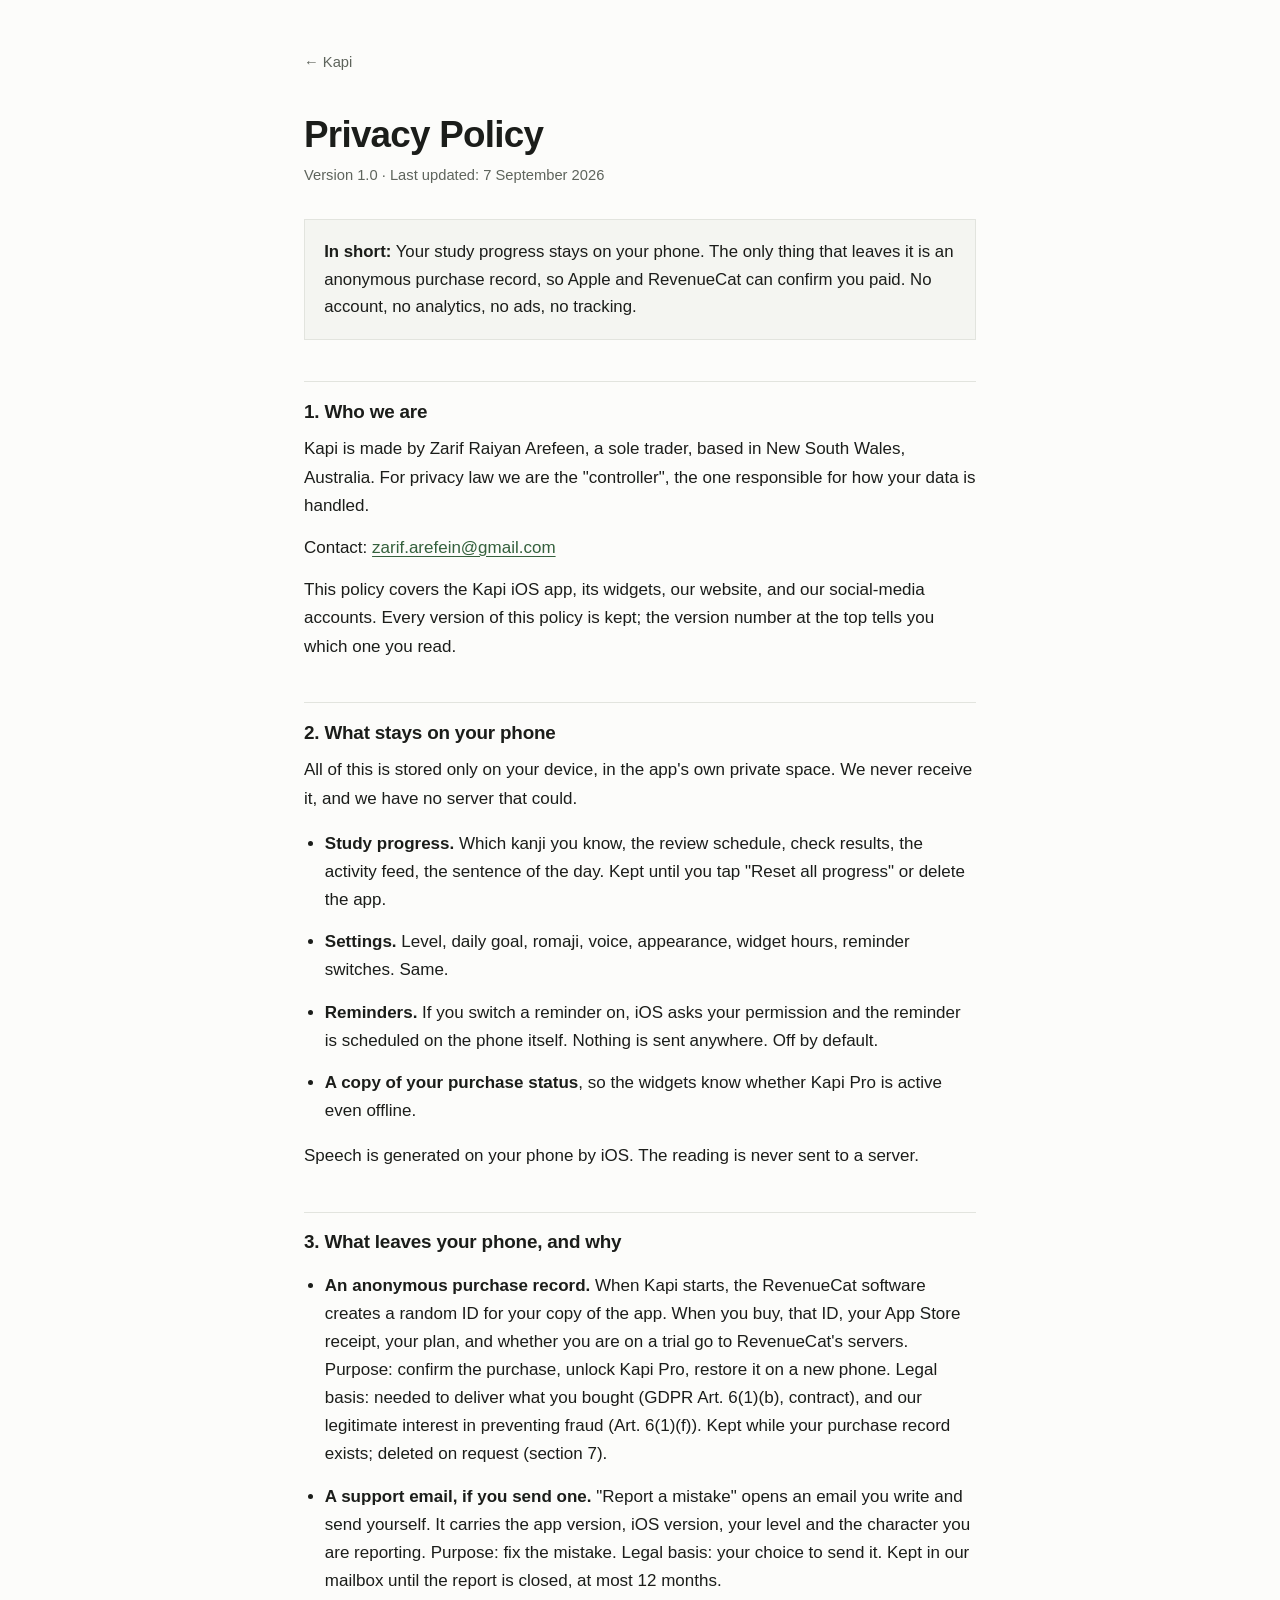
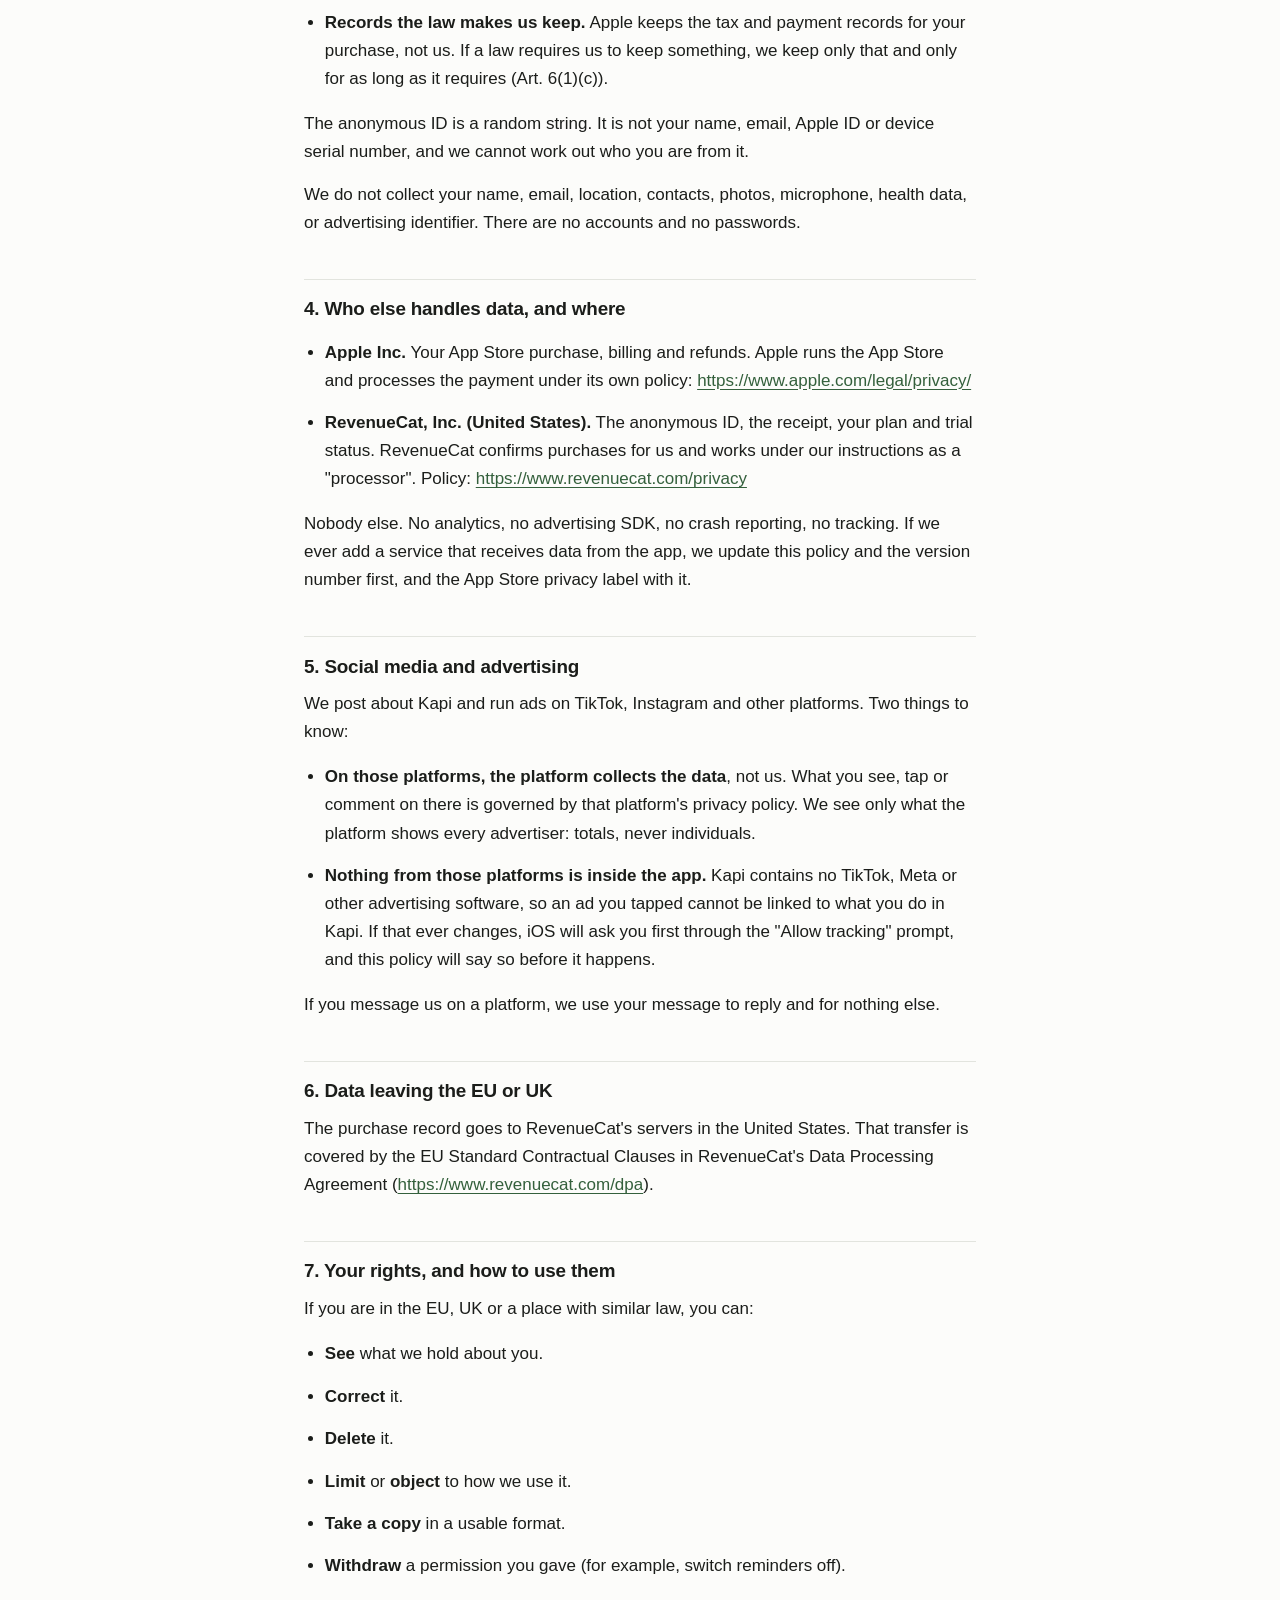
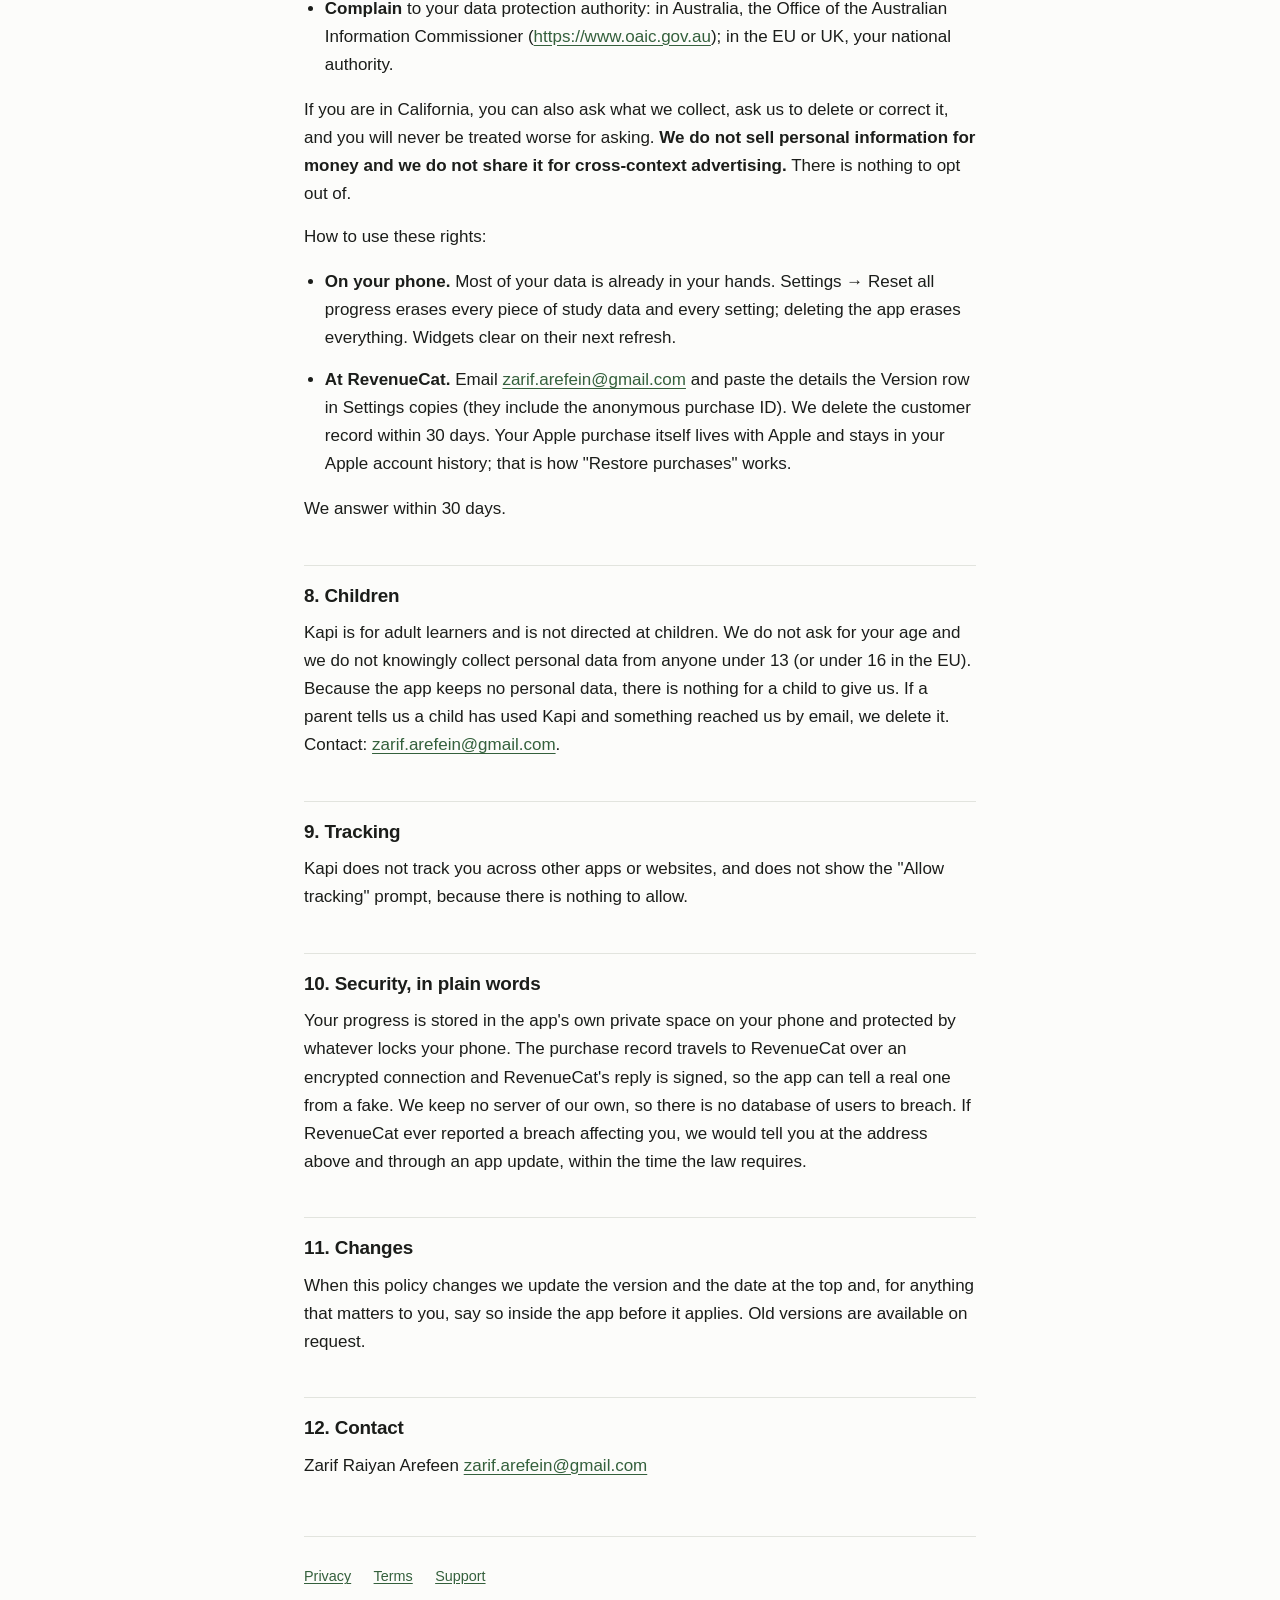
==== privacy/index.html @ ff87c598 "Privacy policy, terms of use and support pages for Kapi Co-Authored-By: Claude Fable 5.1 <noreply@an" ====
<!doctype html>
<html lang="en">
<head>
<meta charset="utf-8">
<meta name="viewport" content="width=device-width, initial-scale=1">
<title>Privacy Policy — Kapi</title>
<meta name="description" content="What Kapi does with your information. Short, because it stays on your phone.">
<link rel="stylesheet" href="../style.css">
</head>
<body>
<main>

<a class="home" href="../">&larr; Kapi</a>

<h1>Privacy Policy</h1>
<p class="updated">Version 1.0 · Last updated: 7 September 2026</p>
<div class="lead"><p><strong>In short:</strong> Your study progress stays on your phone. The only thing that leaves it is an anonymous purchase record, so Apple and RevenueCat can confirm you paid. No account, no analytics, no ads, no tracking.</p></div>
<h2>1. Who we are</h2>
<p>Kapi is made by Zarif Raiyan Arefeen, a sole trader, based in New South Wales, Australia. For privacy law we are the "controller", the one responsible for how your data is handled.</p>
<p>Contact: <a href="mailto:zarif.arefein@gmail.com">zarif.arefein@gmail.com</a></p>
<p>This policy covers the Kapi iOS app, its widgets, our website, and our social-media accounts. Every version of this policy is kept; the version number at the top tells you which one you read.</p>
<h2>2. What stays on your phone</h2>
<p>All of this is stored only on your device, in the app's own private space. We never receive it, and we have no server that could.</p>
<ul>
<li><strong>Study progress.</strong> Which kanji you know, the review schedule, check results, the activity feed, the sentence of the day. Kept until you tap "Reset all progress" or delete the app.</li>
<li><strong>Settings.</strong> Level, daily goal, romaji, voice, appearance, widget hours, reminder switches. Same.</li>
<li><strong>Reminders.</strong> If you switch a reminder on, iOS asks your permission and the reminder is scheduled on the phone itself. Nothing is sent anywhere. Off by default.</li>
<li><strong>A copy of your purchase status</strong>, so the widgets know whether Kapi Pro is active even offline.</li>
</ul>
<p>Speech is generated on your phone by iOS. The reading is never sent to a server.</p>
<h2>3. What leaves your phone, and why</h2>
<ul>
<li><strong>An anonymous purchase record.</strong> When Kapi starts, the RevenueCat software creates a random ID for your copy of the app. When you buy, that ID, your App Store receipt, your plan, and whether you are on a trial go to RevenueCat's servers. Purpose: confirm the purchase, unlock Kapi Pro, restore it on a new phone. Legal basis: needed to deliver what you bought (GDPR Art. 6(1)(b), contract), and our legitimate interest in preventing fraud (Art. 6(1)(f)). Kept while your purchase record exists; deleted on request (section 7).</li>
<li><strong>A support email, if you send one.</strong> "Report a mistake" opens an email you write and send yourself. It carries the app version, iOS version, your level and the character you are reporting. Purpose: fix the mistake. Legal basis: your choice to send it. Kept in our mailbox until the report is closed, at most 12 months.</li>
<li><strong>Records the law makes us keep.</strong> Apple keeps the tax and payment records for your purchase, not us. If a law requires us to keep something, we keep only that and only for as long as it requires (Art. 6(1)(c)).</li>
</ul>
<p>The anonymous ID is a random string. It is not your name, email, Apple ID or device serial number, and we cannot work out who you are from it.</p>
<p>We do not collect your name, email, location, contacts, photos, microphone, health data, or advertising identifier. There are no accounts and no passwords.</p>
<h2>4. Who else handles data, and where</h2>
<ul>
<li><strong>Apple Inc.</strong> Your App Store purchase, billing and refunds. Apple runs the App Store and processes the payment under its own policy: <a href="https://www.apple.com/legal/privacy/">https://www.apple.com/legal/privacy/</a></li>
<li><strong>RevenueCat, Inc. (United States).</strong> The anonymous ID, the receipt, your plan and trial status. RevenueCat confirms purchases for us and works under our instructions as a "processor". Policy: <a href="https://www.revenuecat.com/privacy">https://www.revenuecat.com/privacy</a></li>
</ul>
<p>Nobody else. No analytics, no advertising SDK, no crash reporting, no tracking. If we ever add a service that receives data from the app, we update this policy and the version number first, and the App Store privacy label with it.</p>
<h2>5. Social media and advertising</h2>
<p>We post about Kapi and run ads on TikTok, Instagram and other platforms. Two things to know:</p>
<ul>
<li><strong>On those platforms, the platform collects the data</strong>, not us. What you see, tap or comment on there is governed by that platform's privacy policy. We see only what the platform shows every advertiser: totals, never individuals.</li>
<li><strong>Nothing from those platforms is inside the app.</strong> Kapi contains no TikTok, Meta or other advertising software, so an ad you tapped cannot be linked to what you do in Kapi. If that ever changes, iOS will ask you first through the "Allow tracking" prompt, and this policy will say so before it happens.</li>
</ul>
<p>If you message us on a platform, we use your message to reply and for nothing else.</p>
<h2>6. Data leaving the EU or UK</h2>
<p>The purchase record goes to RevenueCat's servers in the United States. That transfer is covered by the EU Standard Contractual Clauses in RevenueCat's Data Processing Agreement (<a href="https://www.revenuecat.com/dpa">https://www.revenuecat.com/dpa</a>).</p>
<h2>7. Your rights, and how to use them</h2>
<p>If you are in the EU, UK or a place with similar law, you can:</p>
<ul>
<li><strong>See</strong> what we hold about you.</li>
<li><strong>Correct</strong> it.</li>
<li><strong>Delete</strong> it.</li>
<li><strong>Limit</strong> or <strong>object</strong> to how we use it.</li>
<li><strong>Take a copy</strong> in a usable format.</li>
<li><strong>Withdraw</strong> a permission you gave (for example, switch reminders off).</li>
<li><strong>Complain</strong> to your data protection authority: in Australia, the Office of the Australian Information Commissioner (<a href="https://www.oaic.gov.au">https://www.oaic.gov.au</a>); in the EU or UK, your national authority.</li>
</ul>
<p>If you are in California, you can also ask what we collect, ask us to delete or correct it, and you will never be treated worse for asking. <strong>We do not sell personal information for money and we do not share it for cross-context advertising.</strong> There is nothing to opt out of.</p>
<p>How to use these rights:</p>
<ul>
<li><strong>On your phone.</strong> Most of your data is already in your hands. Settings → Reset all progress erases every piece of study data and every setting; deleting the app erases everything. Widgets clear on their next refresh.</li>
<li><strong>At RevenueCat.</strong> Email <a href="mailto:zarif.arefein@gmail.com">zarif.arefein@gmail.com</a> and paste the details the Version row in Settings copies (they include the anonymous purchase ID). We delete the customer record within 30 days. Your Apple purchase itself lives with Apple and stays in your Apple account history; that is how "Restore purchases" works.</li>
</ul>
<p>We answer within 30 days.</p>
<h2>8. Children</h2>
<p>Kapi is for adult learners and is not directed at children. We do not ask for your age and we do not knowingly collect personal data from anyone under 13 (or under 16 in the EU). Because the app keeps no personal data, there is nothing for a child to give us. If a parent tells us a child has used Kapi and something reached us by email, we delete it. Contact: <a href="mailto:zarif.arefein@gmail.com">zarif.arefein@gmail.com</a>.</p>
<h2>9. Tracking</h2>
<p>Kapi does not track you across other apps or websites, and does not show the "Allow tracking" prompt, because there is nothing to allow.</p>
<h2>10. Security, in plain words</h2>
<p>Your progress is stored in the app's own private space on your phone and protected by whatever locks your phone. The purchase record travels to RevenueCat over an encrypted connection and RevenueCat's reply is signed, so the app can tell a real one from a fake. We keep no server of our own, so there is no database of users to breach. If RevenueCat ever reported a breach affecting you, we would tell you at the address above and through an app update, within the time the law requires.</p>
<h2>11. Changes</h2>
<p>When this policy changes we update the version and the date at the top and, for anything that matters to you, say so inside the app before it applies. Old versions are available on request.</p>
<h2>12. Contact</h2>
<p>Zarif Raiyan Arefeen <a href="mailto:zarif.arefein@gmail.com">zarif.arefein@gmail.com</a></p>

<footer>
  <div class="nav">
    <a href="../privacy/">Privacy</a>
    <a href="../terms/">Terms</a>
    <a href="../support/">Support</a>
  </div>
</footer>

</main>
</body>
</html>
---- style.css ----
/* Kapi — legal pages.
   Plain, quiet, and readable on a phone, because that is where App Review
   opens them. No fonts fetched, no scripts, no build step: the .nojekyll file
   next to this one tells GitHub Pages to serve these as they are. */

:root {
  --ground: #FCFCFA;
  --ink:    #1B1D1A;
  --slate:  #5E645C;
  --hair:   #E2E4DE;
  --raise:  #F4F5F1;
  --link:   #34603C;
}

@media (prefers-color-scheme: dark) {
  :root {
    --ground: #14160F;
    --ink:    #E8EAE2;
    --slate:  #9AA396;
    --hair:   #2C3129;
    --raise:  #1C1F19;
    --link:   #8FC095;
  }
}

* { box-sizing: border-box; }

html { -webkit-text-size-adjust: 100%; }

body {
  margin: 0;
  background: var(--ground);
  color: var(--ink);
  font: 17px/1.65 -apple-system, BlinkMacSystemFont, "Segoe UI", Roboto,
        Helvetica, Arial, sans-serif;
  padding: 3rem 1.25rem 6rem;
}

main {
  max-width: 42rem;
  margin: 0 auto;
}

.home {
  display: inline-block;
  margin-bottom: 2.5rem;
  font-size: 0.92rem;
  color: var(--slate);
  text-decoration: none;
}
.home:hover { color: var(--ink); }

h1 {
  font-size: clamp(1.7rem, 1.3rem + 1.8vw, 2.3rem);
  line-height: 1.15;
  letter-spacing: -0.02em;
  margin: 0 0 0.4rem;
}

h2 {
  font-size: 1.18rem;
  line-height: 1.3;
  letter-spacing: -0.01em;
  margin: 2.6rem 0 0.7rem;
  padding-top: 1.1rem;
  border-top: 1px solid var(--hair);
}

h3 {
  font-size: 1rem;
  margin: 1.8rem 0 0.4rem;
}

.updated {
  color: var(--slate);
  font-size: 0.92rem;
  margin: 0 0 2rem;
}

p, li { margin: 0 0 0.9rem; }

ul, ol { padding-left: 1.3rem; }

a { color: var(--link); text-underline-offset: 0.15em; }
a:focus-visible { outline: 2px solid var(--link); outline-offset: 3px; }

strong { font-weight: 600; }

.lead {
  font-size: 1.05rem;
  background: var(--raise);
  border: 1px solid var(--hair);
  padding: 1.1rem 1.2rem;
  margin-bottom: 2rem;
}
.lead p:last-child { margin-bottom: 0; }

.acl {
  background: var(--raise);
  border: 1px solid var(--hair);
  padding: 1.1rem 1.2rem;
  font-weight: 600;
}
.acl p:last-child { margin-bottom: 0; }

.table-wrap { overflow-x: auto; margin: 0 0 1.2rem; }

table {
  border-collapse: collapse;
  width: 100%;
  font-size: 0.95rem;
}
th, td {
  text-align: left;
  vertical-align: top;
  padding: 0.6rem 0.9rem 0.6rem 0;
  border-bottom: 1px solid var(--hair);
}
th { font-weight: 600; }

footer {
  margin-top: 3.5rem;
  padding-top: 1.2rem;
  border-top: 1px solid var(--hair);
  color: var(--slate);
  font-size: 0.9rem;
}

.nav {
  display: flex;
  flex-wrap: wrap;
  gap: 0.4rem 1.4rem;
  margin-top: 0.6rem;
}
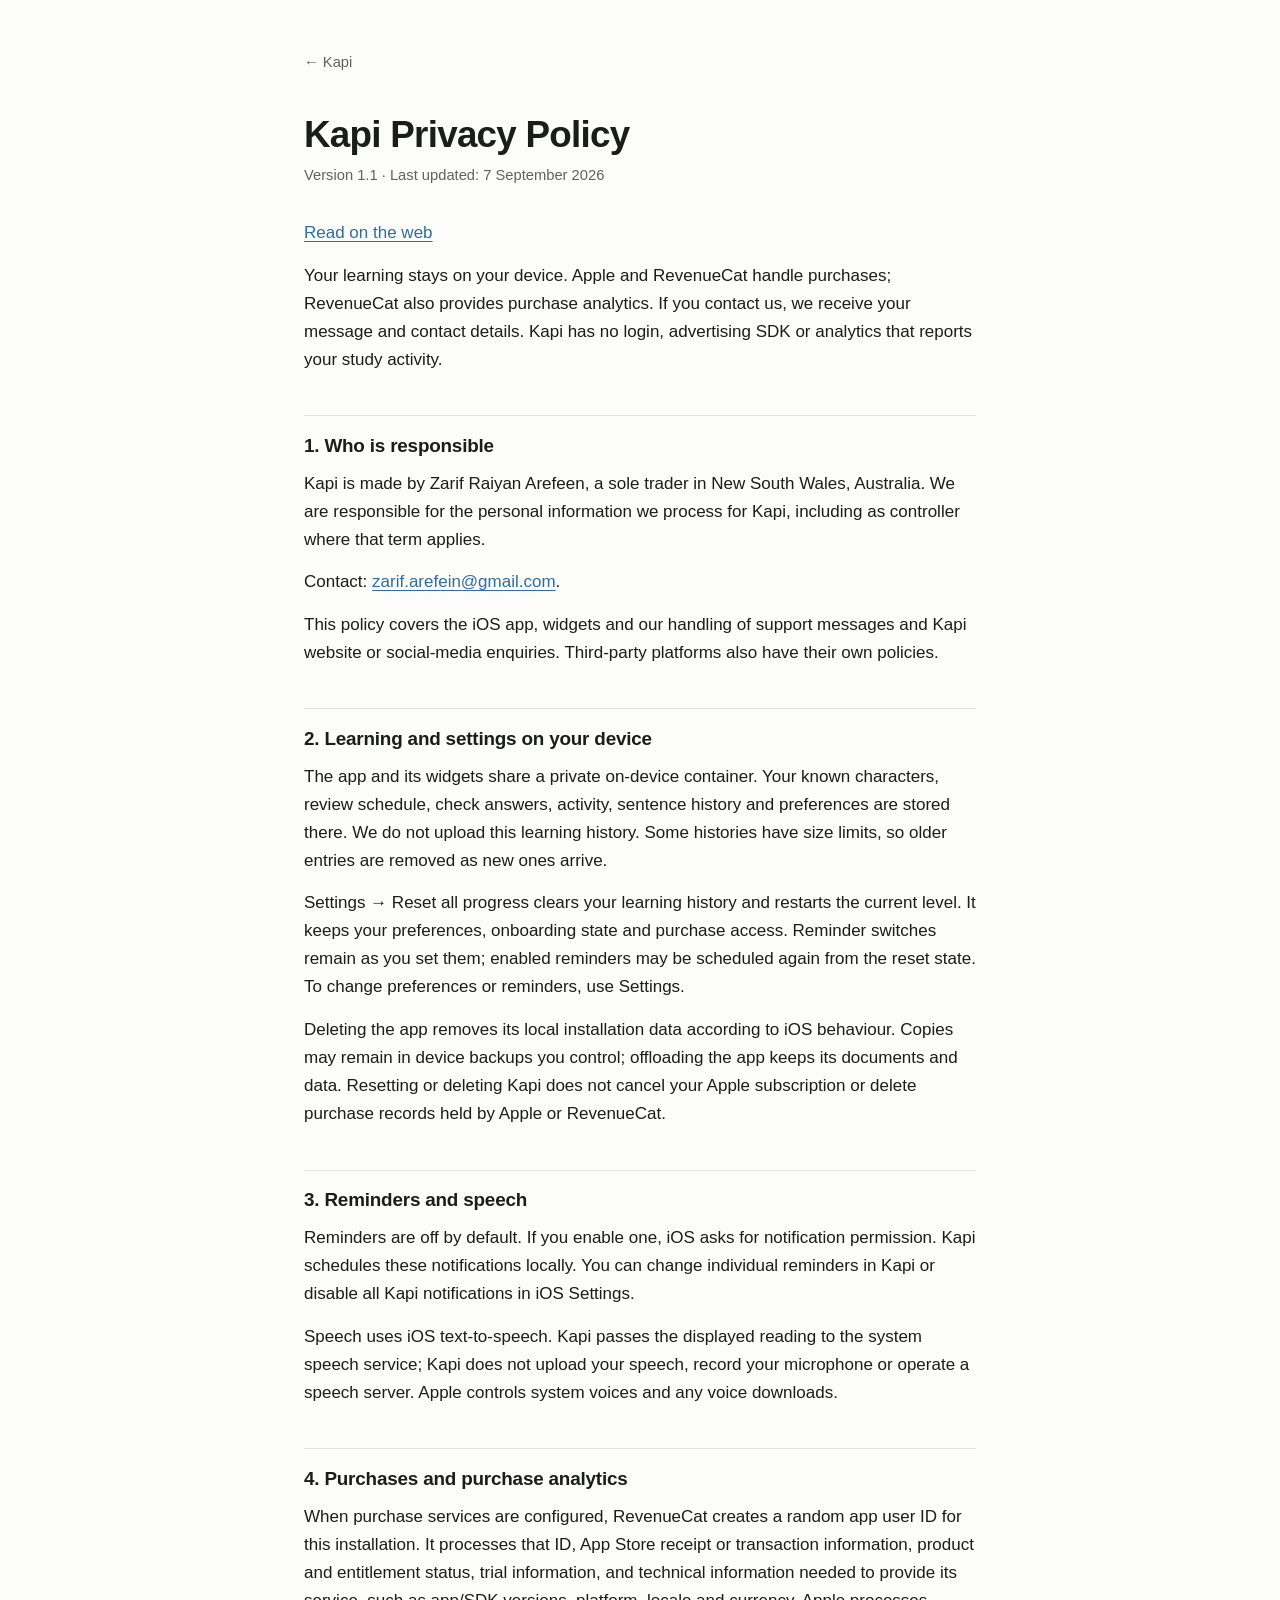
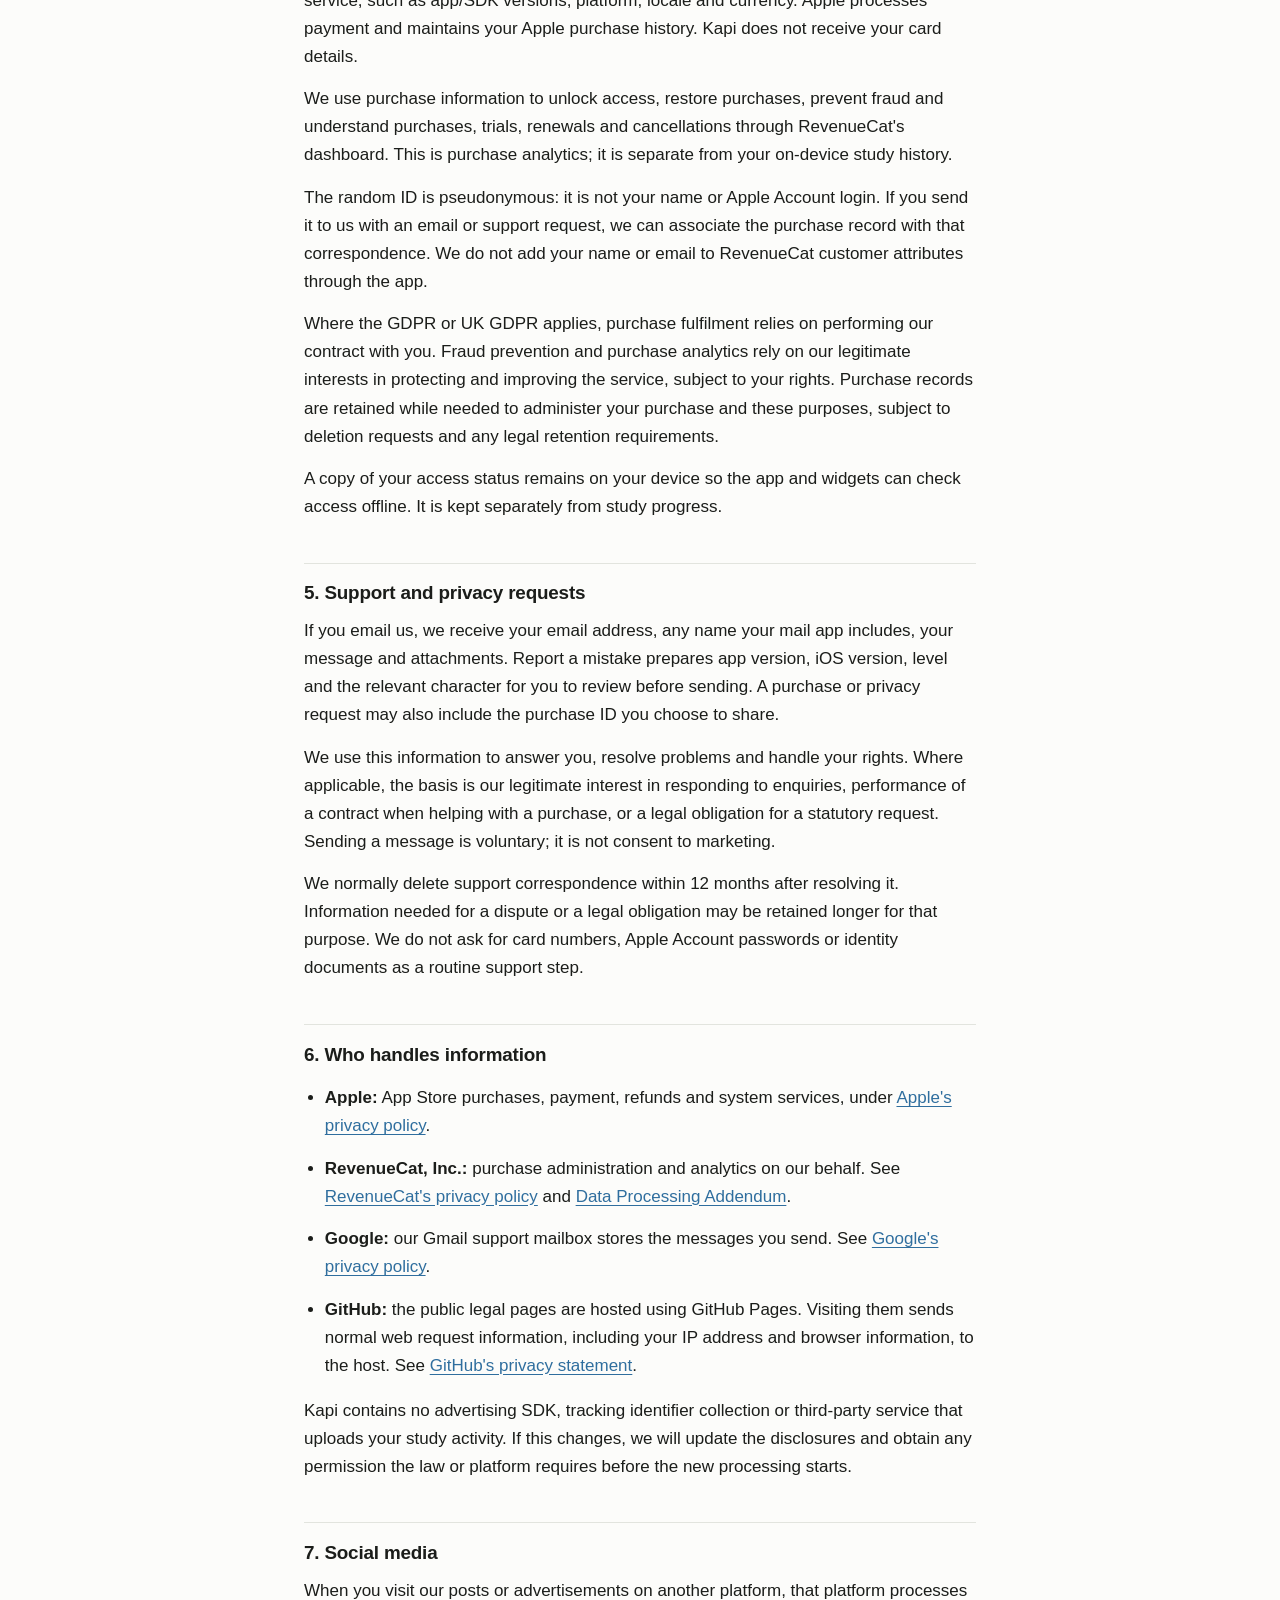
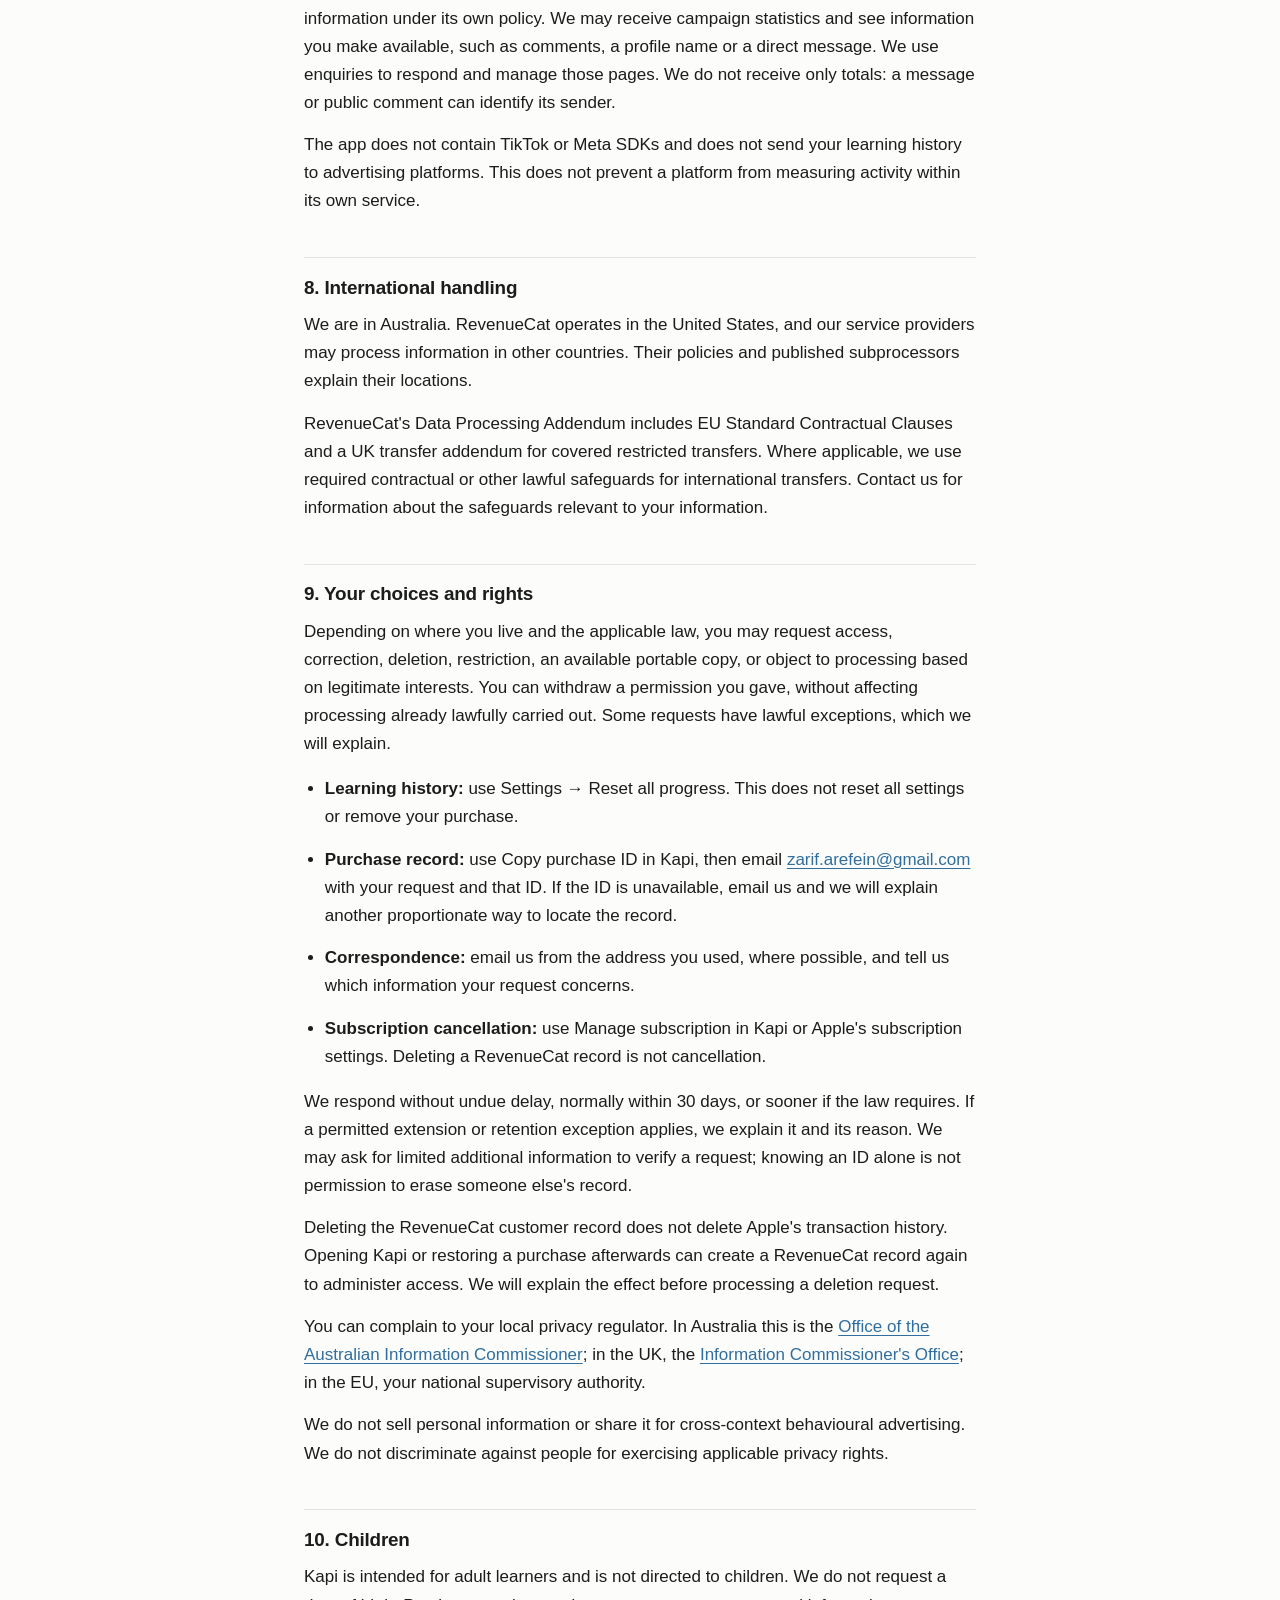
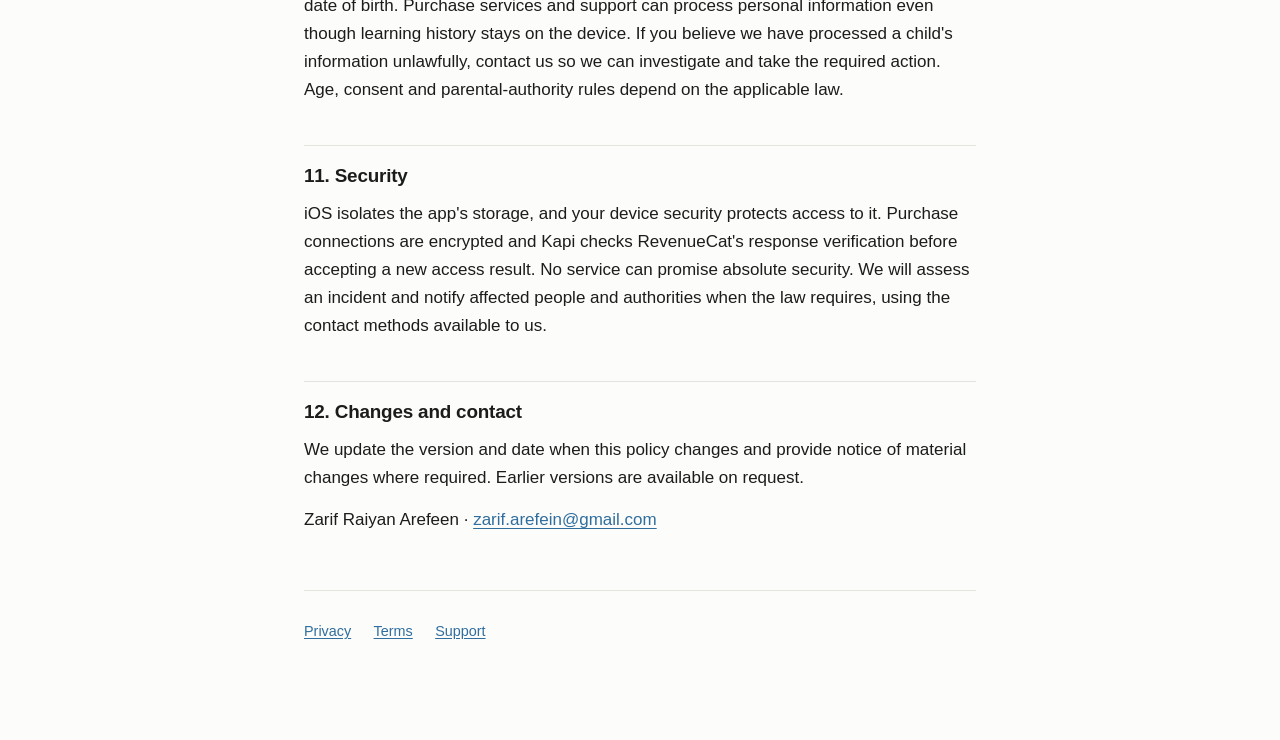
==== commit a71635b9: "Legal v1.1: two plans, no lifetime Lifetime was cut on 2026-09-07; the live terms still sold it. Bri" ====
--- a/privacy/index.html
+++ b/privacy/index.html
@@ -4,90 +4,71 @@
 <meta charset="utf-8">
 <meta name="viewport" content="width=device-width, initial-scale=1">
 <title>Privacy Policy — Kapi</title>
-<meta name="description" content="What Kapi does with your information. Short, because it stays on your phone.">
+<meta name="description" content="Kapi privacy policy: information, rights and help.">
 <link rel="stylesheet" href="../style.css">
 </head>
 <body>
 <main>
-
-<a class="home" href="../">&larr; Kapi</a>
-
-<h1>Privacy Policy</h1>
-<p class="updated">Version 1.0 · Last updated: 7 September 2026</p>
-<div class="lead"><p><strong>In short:</strong> Your study progress stays on your phone. The only thing that leaves it is an anonymous purchase record, so Apple and RevenueCat can confirm you paid. No account, no analytics, no ads, no tracking.</p></div>
-<h2>1. Who we are</h2>
-<p>Kapi is made by Zarif Raiyan Arefeen, a sole trader, based in New South Wales, Australia. For privacy law we are the "controller", the one responsible for how your data is handled.</p>
-<p>Contact: <a href="mailto:zarif.arefein@gmail.com">zarif.arefein@gmail.com</a></p>
-<p>This policy covers the Kapi iOS app, its widgets, our website, and our social-media accounts. Every version of this policy is kept; the version number at the top tells you which one you read.</p>
-<h2>2. What stays on your phone</h2>
-<p>All of this is stored only on your device, in the app's own private space. We never receive it, and we have no server that could.</p>
+<a class="home" href="../">← Kapi</a>
+<h1>Kapi Privacy Policy</h1>
+<p class="updated">Version 1.1 · Last updated: 7 September 2026</p>
+<p><a href="../privacy/">Read on the web</a></p>
+<p>Your learning stays on your device. Apple and RevenueCat handle purchases; RevenueCat also provides purchase analytics. If you contact us, we receive your message and contact details. Kapi has no login, advertising SDK or analytics that reports your study activity.</p>
+<h2>1. Who is responsible</h2>
+<p>Kapi is made by Zarif Raiyan Arefeen, a sole trader in New South Wales, Australia. We are responsible for the personal information we process for Kapi, including as controller where that term applies.</p>
+<p>Contact: <a href="mailto:zarif.arefein@gmail.com"><a href="mailto:zarif.arefein@gmail.com">zarif.arefein@gmail.com</a></a>.</p>
+<p>This policy covers the iOS app, widgets and our handling of support messages and Kapi website or social-media enquiries. Third-party platforms also have their own policies.</p>
+<h2>2. Learning and settings on your device</h2>
+<p>The app and its widgets share a private on-device container. Your known characters, review schedule, check answers, activity, sentence history and preferences are stored there. We do not upload this learning history. Some histories have size limits, so older entries are removed as new ones arrive.</p>
+<p>Settings → Reset all progress clears your learning history and restarts the current level. It keeps your preferences, onboarding state and purchase access. Reminder switches remain as you set them; enabled reminders may be scheduled again from the reset state. To change preferences or reminders, use Settings.</p>
+<p>Deleting the app removes its local installation data according to iOS behaviour. Copies may remain in device backups you control; offloading the app keeps its documents and data. Resetting or deleting Kapi does not cancel your Apple subscription or delete purchase records held by Apple or RevenueCat.</p>
+<h2>3. Reminders and speech</h2>
+<p>Reminders are off by default. If you enable one, iOS asks for notification permission. Kapi schedules these notifications locally. You can change individual reminders in Kapi or disable all Kapi notifications in iOS Settings.</p>
+<p>Speech uses iOS text-to-speech. Kapi passes the displayed reading to the system speech service; Kapi does not upload your speech, record your microphone or operate a speech server. Apple controls system voices and any voice downloads.</p>
+<h2>4. Purchases and purchase analytics</h2>
+<p>When purchase services are configured, RevenueCat creates a random app user ID for this installation. It processes that ID, App Store receipt or transaction information, product and entitlement status, trial information, and technical information needed to provide its service, such as app/SDK versions, platform, locale and currency. Apple processes payment and maintains your Apple purchase history. Kapi does not receive your card details.</p>
+<p>We use purchase information to unlock access, restore purchases, prevent fraud and understand purchases, trials, renewals and cancellations through RevenueCat&#x27;s dashboard. This is purchase analytics; it is separate from your on-device study history.</p>
+<p>The random ID is pseudonymous: it is not your name or Apple Account login. If you send it to us with an email or support request, we can associate the purchase record with that correspondence. We do not add your name or email to RevenueCat customer attributes through the app.</p>
+<p>Where the GDPR or UK GDPR applies, purchase fulfilment relies on performing our contract with you. Fraud prevention and purchase analytics rely on our legitimate interests in protecting and improving the service, subject to your rights. Purchase records are retained while needed to administer your purchase and these purposes, subject to deletion requests and any legal retention requirements.</p>
+<p>A copy of your access status remains on your device so the app and widgets can check access offline. It is kept separately from study progress.</p>
+<h2>5. Support and privacy requests</h2>
+<p>If you email us, we receive your email address, any name your mail app includes, your message and attachments. Report a mistake prepares app version, iOS version, level and the relevant character for you to review before sending. A purchase or privacy request may also include the purchase ID you choose to share.</p>
+<p>We use this information to answer you, resolve problems and handle your rights. Where applicable, the basis is our legitimate interest in responding to enquiries, performance of a contract when helping with a purchase, or a legal obligation for a statutory request. Sending a message is voluntary; it is not consent to marketing.</p>
+<p>We normally delete support correspondence within 12 months after resolving it. Information needed for a dispute or a legal obligation may be retained longer for that purpose. We do not ask for card numbers, Apple Account passwords or identity documents as a routine support step.</p>
+<h2>6. Who handles information</h2>
 <ul>
-<li><strong>Study progress.</strong> Which kanji you know, the review schedule, check results, the activity feed, the sentence of the day. Kept until you tap "Reset all progress" or delete the app.</li>
-<li><strong>Settings.</strong> Level, daily goal, romaji, voice, appearance, widget hours, reminder switches. Same.</li>
-<li><strong>Reminders.</strong> If you switch a reminder on, iOS asks your permission and the reminder is scheduled on the phone itself. Nothing is sent anywhere. Off by default.</li>
-<li><strong>A copy of your purchase status</strong>, so the widgets know whether Kapi Pro is active even offline.</li>
+<li><strong>Apple:</strong> App Store purchases, payment, refunds and system services, under <a href="https://www.apple.com/legal/privacy/">Apple&#x27;s privacy policy</a>.</li>
+<li><strong>RevenueCat, Inc.:</strong> purchase administration and analytics on our behalf. See <a href="https://www.revenuecat.com/privacy">RevenueCat&#x27;s privacy policy</a> and <a href="https://www.revenuecat.com/dpa">Data Processing Addendum</a>.</li>
+<li><strong>Google:</strong> our Gmail support mailbox stores the messages you send. See <a href="https://policies.google.com/privacy">Google&#x27;s privacy policy</a>.</li>
+<li><strong>GitHub:</strong> the public legal pages are hosted using GitHub Pages. Visiting them sends normal web request information, including your IP address and browser information, to the host. See <a href="https://docs.github.com/en/site-policy/privacy-policies/github-general-privacy-statement">GitHub&#x27;s privacy statement</a>.</li>
 </ul>
-<p>Speech is generated on your phone by iOS. The reading is never sent to a server.</p>
-<h2>3. What leaves your phone, and why</h2>
+<p>Kapi contains no advertising SDK, tracking identifier collection or third-party service that uploads your study activity. If this changes, we will update the disclosures and obtain any permission the law or platform requires before the new processing starts.</p>
+<h2>7. Social media</h2>
+<p>When you visit our posts or advertisements on another platform, that platform processes information under its own policy. We may receive campaign statistics and see information you make available, such as comments, a profile name or a direct message. We use enquiries to respond and manage those pages. We do not receive only totals: a message or public comment can identify its sender.</p>
+<p>The app does not contain TikTok or Meta SDKs and does not send your learning history to advertising platforms. This does not prevent a platform from measuring activity within its own service.</p>
+<h2>8. International handling</h2>
+<p>We are in Australia. RevenueCat operates in the United States, and our service providers may process information in other countries. Their policies and published subprocessors explain their locations.</p>
+<p>RevenueCat&#x27;s Data Processing Addendum includes EU Standard Contractual Clauses and a UK transfer addendum for covered restricted transfers. Where applicable, we use required contractual or other lawful safeguards for international transfers. Contact us for information about the safeguards relevant to your information.</p>
+<h2>9. Your choices and rights</h2>
+<p>Depending on where you live and the applicable law, you may request access, correction, deletion, restriction, an available portable copy, or object to processing based on legitimate interests. You can withdraw a permission you gave, without affecting processing already lawfully carried out. Some requests have lawful exceptions, which we will explain.</p>
 <ul>
-<li><strong>An anonymous purchase record.</strong> When Kapi starts, the RevenueCat software creates a random ID for your copy of the app. When you buy, that ID, your App Store receipt, your plan, and whether you are on a trial go to RevenueCat's servers. Purpose: confirm the purchase, unlock Kapi Pro, restore it on a new phone. Legal basis: needed to deliver what you bought (GDPR Art. 6(1)(b), contract), and our legitimate interest in preventing fraud (Art. 6(1)(f)). Kept while your purchase record exists; deleted on request (section 7).</li>
-<li><strong>A support email, if you send one.</strong> "Report a mistake" opens an email you write and send yourself. It carries the app version, iOS version, your level and the character you are reporting. Purpose: fix the mistake. Legal basis: your choice to send it. Kept in our mailbox until the report is closed, at most 12 months.</li>
-<li><strong>Records the law makes us keep.</strong> Apple keeps the tax and payment records for your purchase, not us. If a law requires us to keep something, we keep only that and only for as long as it requires (Art. 6(1)(c)).</li>
+<li><strong>Learning history:</strong> use Settings → Reset all progress. This does not reset all settings or remove your purchase.</li>
+<li><strong>Purchase record:</strong> use Copy purchase ID in Kapi, then email <a href="mailto:zarif.arefein@gmail.com"><a href="mailto:zarif.arefein@gmail.com">zarif.arefein@gmail.com</a></a> with your request and that ID. If the ID is unavailable, email us and we will explain another proportionate way to locate the record.</li>
+<li><strong>Correspondence:</strong> email us from the address you used, where possible, and tell us which information your request concerns.</li>
+<li><strong>Subscription cancellation:</strong> use Manage subscription in Kapi or Apple&#x27;s subscription settings. Deleting a RevenueCat record is not cancellation.</li>
 </ul>
-<p>The anonymous ID is a random string. It is not your name, email, Apple ID or device serial number, and we cannot work out who you are from it.</p>
-<p>We do not collect your name, email, location, contacts, photos, microphone, health data, or advertising identifier. There are no accounts and no passwords.</p>
-<h2>4. Who else handles data, and where</h2>
-<ul>
-<li><strong>Apple Inc.</strong> Your App Store purchase, billing and refunds. Apple runs the App Store and processes the payment under its own policy: <a href="https://www.apple.com/legal/privacy/">https://www.apple.com/legal/privacy/</a></li>
-<li><strong>RevenueCat, Inc. (United States).</strong> The anonymous ID, the receipt, your plan and trial status. RevenueCat confirms purchases for us and works under our instructions as a "processor". Policy: <a href="https://www.revenuecat.com/privacy">https://www.revenuecat.com/privacy</a></li>
-</ul>
-<p>Nobody else. No analytics, no advertising SDK, no crash reporting, no tracking. If we ever add a service that receives data from the app, we update this policy and the version number first, and the App Store privacy label with it.</p>
-<h2>5. Social media and advertising</h2>
-<p>We post about Kapi and run ads on TikTok, Instagram and other platforms. Two things to know:</p>
-<ul>
-<li><strong>On those platforms, the platform collects the data</strong>, not us. What you see, tap or comment on there is governed by that platform's privacy policy. We see only what the platform shows every advertiser: totals, never individuals.</li>
-<li><strong>Nothing from those platforms is inside the app.</strong> Kapi contains no TikTok, Meta or other advertising software, so an ad you tapped cannot be linked to what you do in Kapi. If that ever changes, iOS will ask you first through the "Allow tracking" prompt, and this policy will say so before it happens.</li>
-</ul>
-<p>If you message us on a platform, we use your message to reply and for nothing else.</p>
-<h2>6. Data leaving the EU or UK</h2>
-<p>The purchase record goes to RevenueCat's servers in the United States. That transfer is covered by the EU Standard Contractual Clauses in RevenueCat's Data Processing Agreement (<a href="https://www.revenuecat.com/dpa">https://www.revenuecat.com/dpa</a>).</p>
-<h2>7. Your rights, and how to use them</h2>
-<p>If you are in the EU, UK or a place with similar law, you can:</p>
-<ul>
-<li><strong>See</strong> what we hold about you.</li>
-<li><strong>Correct</strong> it.</li>
-<li><strong>Delete</strong> it.</li>
-<li><strong>Limit</strong> or <strong>object</strong> to how we use it.</li>
-<li><strong>Take a copy</strong> in a usable format.</li>
-<li><strong>Withdraw</strong> a permission you gave (for example, switch reminders off).</li>
-<li><strong>Complain</strong> to your data protection authority: in Australia, the Office of the Australian Information Commissioner (<a href="https://www.oaic.gov.au">https://www.oaic.gov.au</a>); in the EU or UK, your national authority.</li>
-</ul>
-<p>If you are in California, you can also ask what we collect, ask us to delete or correct it, and you will never be treated worse for asking. <strong>We do not sell personal information for money and we do not share it for cross-context advertising.</strong> There is nothing to opt out of.</p>
-<p>How to use these rights:</p>
-<ul>
-<li><strong>On your phone.</strong> Most of your data is already in your hands. Settings → Reset all progress erases every piece of study data and every setting; deleting the app erases everything. Widgets clear on their next refresh.</li>
-<li><strong>At RevenueCat.</strong> Email <a href="mailto:zarif.arefein@gmail.com">zarif.arefein@gmail.com</a> and paste the details the Version row in Settings copies (they include the anonymous purchase ID). We delete the customer record within 30 days. Your Apple purchase itself lives with Apple and stays in your Apple account history; that is how "Restore purchases" works.</li>
-</ul>
-<p>We answer within 30 days.</p>
-<h2>8. Children</h2>
-<p>Kapi is for adult learners and is not directed at children. We do not ask for your age and we do not knowingly collect personal data from anyone under 13 (or under 16 in the EU). Because the app keeps no personal data, there is nothing for a child to give us. If a parent tells us a child has used Kapi and something reached us by email, we delete it. Contact: <a href="mailto:zarif.arefein@gmail.com">zarif.arefein@gmail.com</a>.</p>
-<h2>9. Tracking</h2>
-<p>Kapi does not track you across other apps or websites, and does not show the "Allow tracking" prompt, because there is nothing to allow.</p>
-<h2>10. Security, in plain words</h2>
-<p>Your progress is stored in the app's own private space on your phone and protected by whatever locks your phone. The purchase record travels to RevenueCat over an encrypted connection and RevenueCat's reply is signed, so the app can tell a real one from a fake. We keep no server of our own, so there is no database of users to breach. If RevenueCat ever reported a breach affecting you, we would tell you at the address above and through an app update, within the time the law requires.</p>
-<h2>11. Changes</h2>
-<p>When this policy changes we update the version and the date at the top and, for anything that matters to you, say so inside the app before it applies. Old versions are available on request.</p>
-<h2>12. Contact</h2>
-<p>Zarif Raiyan Arefeen <a href="mailto:zarif.arefein@gmail.com">zarif.arefein@gmail.com</a></p>
-
-<footer>
-  <div class="nav">
-    <a href="../privacy/">Privacy</a>
-    <a href="../terms/">Terms</a>
-    <a href="../support/">Support</a>
-  </div>
-</footer>
-
+<p>We respond without undue delay, normally within 30 days, or sooner if the law requires. If a permitted extension or retention exception applies, we explain it and its reason. We may ask for limited additional information to verify a request; knowing an ID alone is not permission to erase someone else&#x27;s record.</p>
+<p>Deleting the RevenueCat customer record does not delete Apple&#x27;s transaction history. Opening Kapi or restoring a purchase afterwards can create a RevenueCat record again to administer access. We will explain the effect before processing a deletion request.</p>
+<p>You can complain to your local privacy regulator. In Australia this is the <a href="https://www.oaic.gov.au">Office of the Australian Information Commissioner</a>; in the UK, the <a href="https://ico.org.uk">Information Commissioner&#x27;s Office</a>; in the EU, your national supervisory authority.</p>
+<p>We do not sell personal information or share it for cross-context behavioural advertising. We do not discriminate against people for exercising applicable privacy rights.</p>
+<h2>10. Children</h2>
+<p>Kapi is intended for adult learners and is not directed to children. We do not request a date of birth. Purchase services and support can process personal information even though learning history stays on the device. If you believe we have processed a child&#x27;s information unlawfully, contact us so we can investigate and take the required action. Age, consent and parental-authority rules depend on the applicable law.</p>
+<h2>11. Security</h2>
+<p>iOS isolates the app&#x27;s storage, and your device security protects access to it. Purchase connections are encrypted and Kapi checks RevenueCat&#x27;s response verification before accepting a new access result. No service can promise absolute security. We will assess an incident and notify affected people and authorities when the law requires, using the contact methods available to us.</p>
+<h2>12. Changes and contact</h2>
+<p>We update the version and date when this policy changes and provide notice of material changes where required. Earlier versions are available on request.</p>
+<p>Zarif Raiyan Arefeen · <a href="mailto:zarif.arefein@gmail.com"><a href="mailto:zarif.arefein@gmail.com">zarif.arefein@gmail.com</a></a></p>
+<footer><nav class="nav" aria-label="Legal and support"><a href="../privacy/">Privacy</a><a href="../terms/">Terms</a><a href="../support/">Support</a></nav></footer>
 </main>
 </body>
 </html>
--- a/style.css
+++ b/style.css
@@ -9,7 +9,7 @@
   --slate:  #5E645C;
   --hair:   #E2E4DE;
   --raise:  #F4F5F1;
-  --link:   #34603C;
+  --link:   #2F6E9E;
 }
 
 @media (prefers-color-scheme: dark) {
@@ -19,7 +19,7 @@
     --slate:  #9AA396;
     --hair:   #2C3129;
     --raise:  #1C1F19;
-    --link:   #8FC095;
+    --link:   #8FC2E8;
   }
 }
 
@@ -132,3 +132,6 @@
   gap: 0.4rem 1.4rem;
   margin-top: 0.6rem;
 }
+
+/* Long source links remain readable on narrow screens. */
+a { overflow-wrap: anywhere; }
